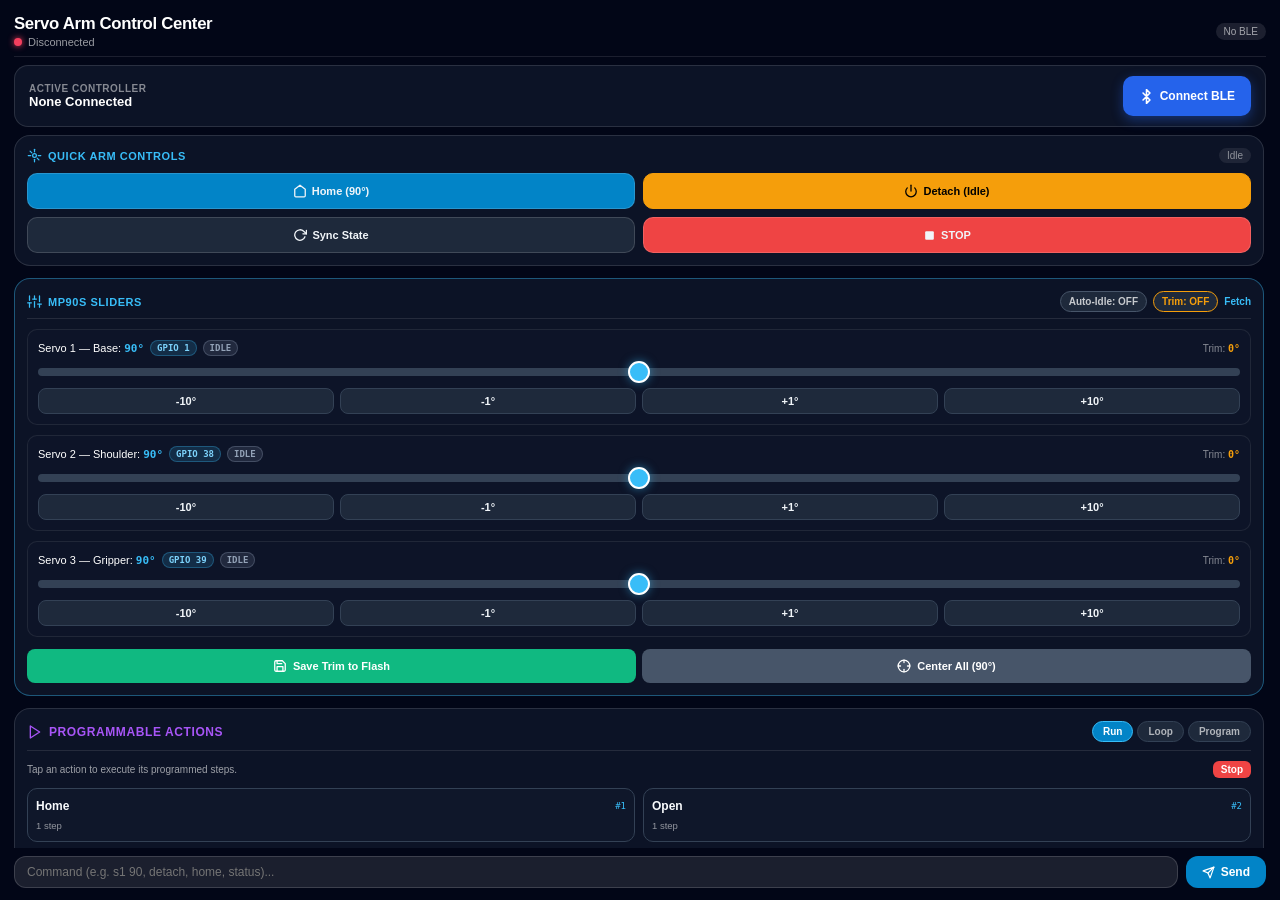
==== Arm/index.html @ d9de6d30 ".." ====
<!DOCTYPE html>
<html lang="en" class="h-full bg-slate-950 text-slate-100 select-none">
<head>
  <meta charset="UTF-8">
  <meta name="viewport" content="width=device-width, initial-scale=1.0, maximum-scale=1.0, user-scalable=no, viewport-fit=cover">
  <title>ESP32-S3 Servo Arm Control</title>
  <link rel="stylesheet" href="style.css">
</head>

<body>

  <div id="toast-notification">
    <svg id="toast-icon" width="16" height="16" viewBox="0 0 24 24" fill="none" stroke="currentColor" stroke-width="2.5" stroke-linecap="round" stroke-linejoin="round">
      <polyline points="20 6 9 17 4 12"></polyline>
    </svg>
    <span id="toast-message">Notification</span>
  </div>

  <header style="padding-bottom:8px; border-bottom:1px solid rgba(255,255,255,0.1); display:flex; align-items:center; justify-content:space-between;">
    <div>
      <h1 style="font-size:1.05rem; font-weight:700; letter-spacing:-0.02em;">Servo Arm Control Center</h1>
      <div style="display:flex; align-items:center; gap:6px; margin-top:2px;">
        <div id="status-dot" style="width:8px; height:8px; border-radius:9999px; background:#f43f5e; box-shadow:0 0 6px #f43f5e; transition:background 0.2s;"></div>
        <span id="status-text" style="font-size:11px; color:rgba(255,255,255,0.6);">Disconnected</span>
      </div>
    </div>
    <div style="display:flex; align-items:center; gap:6px;">
      <span id="backend-badge" style="padding:3px 8px; border-radius:9999px; background:rgba(255,255,255,0.1); font-size:10px; color:rgba(255,255,255,0.6);">Core BLE</span>
    </div>
  </header>

  <div class="glass-panel" style="margin:8px 0; padding:10px 14px; border-radius:14px; display:flex; align-items:center; justify-content:space-between; gap:12px;">
    <div style="min-width:0; flex:1;">
      <div style="font-size:10px; color:rgba(255,255,255,0.5); text-transform:uppercase; letter-spacing:0.05em; font-weight:600;">Active Controller</div>
      <div id="device-name" style="font-size:13px; font-weight:700; color:white; overflow:hidden; text-overflow:ellipsis; white-space:nowrap;">None Connected</div>
    </div>
    <button id="connect-btn" type="button" onclick="toggleConnection()" style="height:40px; padding:0 16px; border-radius:10px; background:#2563eb; color:white; font-size:12px; font-weight:700; border:none; cursor:pointer; display:flex; align-items:center; gap:6px; box-shadow:0 4px 12px rgba(37,99,235,0.4);">
      <svg style="width:15px; height:15px;" viewBox="0 0 24 24" fill="none" stroke="currentColor" stroke-width="2.5" stroke-linecap="round" stroke-linejoin="round">
        <path d="m6.5 6.5 11 11L12 23V1l5.5 5.5-11 11"></path>
      </svg>
      <span>Connect BLE</span>
    </button>
  </div>

  <main style="flex:1; min-height:0; overflow-y:auto; display:flex; flex-direction:column; gap:12px; padding-right:2px;" class="no-scrollbar">

    <!-- Quick Arm Controls -->
    <div class="glass-panel" style="border-radius:16px; padding:12px; display:flex; flex-direction:column; gap:10px;">
      <div style="display:flex; justify-content:space-between; align-items:center;">
        <span style="font-size:11px; font-weight:700; text-transform:uppercase; letter-spacing:0.05em; color:#38bdf8; display:flex; align-items:center; gap:6px;">
          <svg style="width:15px; height:15px;" viewBox="0 0 24 24" fill="none" stroke="currentColor" stroke-width="2" stroke-linecap="round" stroke-linejoin="round">
            <circle cx="12" cy="12" r="3"></circle>
            <path d="M12 2v4"></path><path d="M12 18v4"></path>
            <path d="m4.93 4.93 2.83 2.83"></path><path d="m16.24 16.24 2.83 2.83"></path>
            <path d="M2 12h4"></path><path d="M18 12h4"></path>
          </svg>
          Quick Arm Controls
        </span>
        <span id="action-run-badge" style="font-size:10px; padding:2px 8px; border-radius:9999px; background:rgba(255,255,255,0.08); color:rgba(255,255,255,0.5);">Idle</span>
      </div>

      <div style="display:grid; grid-template-columns:1fr 1fr; gap:8px;">
        <button type="button" class="touch-btn" onclick="homeAllServos()" style="padding:10px 6px; background:#0284c7; font-size:11px; flex-direction:row; gap:5px;">
          <svg width="14" height="14" viewBox="0 0 24 24" fill="none" stroke="currentColor" stroke-width="2.2" stroke-linecap="round" stroke-linejoin="round"><path d="m3 9 9-7 9 7v11a2 2 0 0 1-2 2H5a2 2 0 0 1-2-2z"></path></svg>
          <span>Home (90°)</span>
        </button>
        <button type="button" class="touch-btn" onclick="detachAllServos()" style="padding:10px 6px; background:#f59e0b; color:#000000; border-color:#f59e0b; font-size:11px; font-weight:700; flex-direction:row; gap:5px;">
          <svg width="14" height="14" viewBox="0 0 24 24" fill="none" stroke="currentColor" stroke-width="2.2" stroke-linecap="round" stroke-linejoin="round"><path d="M18.36 6.64a9 9 0 1 1-12.73 0"></path><line x1="12" y1="2" x2="12" y2="12"></line></svg>
          <span>Detach (Idle)</span>
        </button>
        <button type="button" class="touch-btn" onclick="requestStatusSync()" style="padding:10px 6px; background:#1e293b; font-size:11px; flex-direction:row; gap:5px;">
          <svg width="14" height="14" viewBox="0 0 24 24" fill="none" stroke="currentColor" stroke-width="2.2" stroke-linecap="round" stroke-linejoin="round"><polyline points="23 4 23 10 17 10"></polyline><path d="M20.49 15a9 9 0 1 1-2.12-9.36L23 10"></path></svg>
          <span>Sync State</span>
        </button>
        <button type="button" class="touch-btn" onclick="stopAllMotion()" style="padding:10px 6px; background:#ef4444; font-size:11px; flex-direction:row; gap:5px;">
          <svg width="13" height="13" viewBox="0 0 24 24" fill="currentColor"><rect x="4" y="4" width="16" height="16" rx="2"></rect></svg>
          <span>STOP</span>
        </button>
      </div>
    </div>

    <!-- 3 MP90S Servo Sliders -->
    <div class="glass-panel" style="border-radius:16px; padding:12px; display:flex; flex-direction:column; gap:10px; border-color:rgba(56,189,248,0.4);">
      <div style="display:flex; justify-content:space-between; align-items:center; border-bottom:1px solid rgba(255,255,255,0.1); padding-bottom:6px; gap:6px; flex-wrap:wrap;">
        <span style="font-size:11px; font-weight:700; text-transform:uppercase; letter-spacing:0.05em; color:#38bdf8; display:flex; align-items:center; gap:6px;">
          <svg style="width:15px; height:15px;" viewBox="0 0 24 24" fill="none" stroke="currentColor" stroke-width="2" stroke-linecap="round" stroke-linejoin="round">
            <line x1="4" y1="21" x2="4" y2="14"></line><line x1="4" y1="10" x2="4" y2="3"></line>
            <line x1="12" y1="21" x2="12" y2="12"></line><line x1="12" y1="8" x2="12" y2="3"></line>
            <line x1="20" y1="21" x2="20" y2="16"></line><line x1="20" y1="12" x2="20" y2="3"></line>
            <line x1="1" y1="14" x2="7" y2="14"></line><line x1="9" y1="8" x2="15" y2="8"></line>
            <line x1="17" y1="16" x2="23" y2="16"></line>
          </svg>
          MP90S Sliders
        </span>
        <div style="display:flex; align-items:center; gap:6px;">
          <button id="auto-idle-btn" type="button" onclick="toggleAutoIdle()" style="padding:4px 8px; border-radius:9999px; background:#1e293b; color:rgba(255,255,255,0.75); border:1px solid #475569; font-size:10px; font-weight:700; cursor:pointer;">
            Auto-Idle: OFF
          </button>
          <button id="offset-mode-btn" type="button" onclick="toggleOffsetMode()" style="padding:4px 8px; border-radius:9999px; background:#1e293b; color:#f59e0b; border:1px solid #f59e0b; font-size:10px; font-weight:700; cursor:pointer;">
            Trim: OFF
          </button>
          <button type="button" onclick="requestCalibrationSync()" style="background:none; border:none; color:#38bdf8; font-size:10px; font-weight:600; cursor:pointer;">Fetch</button>
        </div>
      </div>

      <!-- Servo 1 (GPIO 1) -->
      <div class="servo-card">
        <div style="display:flex; justify-content:space-between; align-items:center; font-size:11px; margin-bottom:6px;">
          <div style="display:flex; align-items:center; gap:6px;">
            <span id="s1-header" onclick="editServoName(0)" style="cursor:pointer;">Servo 1 — Base: <span id="s1-val" style="color:#38bdf8; font-family:monospace; font-weight:700;">90°</span></span>
            <span class="pin-badge">GPIO 1</span>
            <span id="s1-state-badge" class="pin-badge" style="background:rgba(148,163,184,0.15); color:#94a3b8; border-color:rgba(148,163,184,0.3);">IDLE</span>
          </div>
          <span style="font-size:10px; color:rgba(255,255,255,0.5);">Trim: <span id="o1-val" style="color:#f59e0b; font-family:monospace; font-weight:700;">0°</span></span>
        </div>
        <input type="range" id="s1-slider" min="0" max="180" value="90" oninput="onServoSlider(0, this.value)">
        <div class="servo-btn-row">
          <button type="button" class="trim-btn" id="s1-btn-a" onclick="servoStepAction(0, -10, -1)">-10°</button>
          <button type="button" class="trim-btn" id="s1-btn-b" onclick="servoStepAction(0, -1, 1)">-1°</button>
          <button type="button" class="trim-btn" id="s1-btn-c" onclick="servoStepAction(0, 1, -5)">+1°</button>
          <button type="button" class="trim-btn" id="s1-btn-d" onclick="servoStepAction(0, 10, 5)">+10°</button>
        </div>
      </div>

      <!-- Servo 2 (GPIO 38) -->
      <div class="servo-card">
        <div style="display:flex; justify-content:space-between; align-items:center; font-size:11px; margin-bottom:6px;">
          <div style="display:flex; align-items:center; gap:6px;">
            <span id="s2-header" onclick="editServoName(1)" style="cursor:pointer;">Servo 2 — Shoulder: <span id="s2-val" style="color:#38bdf8; font-family:monospace; font-weight:700;">90°</span></span>
            <span class="pin-badge">GPIO 38</span>
            <span id="s2-state-badge" class="pin-badge" style="background:rgba(148,163,184,0.15); color:#94a3b8; border-color:rgba(148,163,184,0.3);">IDLE</span>
          </div>
          <span style="font-size:10px; color:rgba(255,255,255,0.5);">Trim: <span id="o2-val" style="color:#f59e0b; font-family:monospace; font-weight:700;">0°</span></span>
        </div>
        <input type="range" id="s2-slider" min="0" max="180" value="90" oninput="onServoSlider(1, this.value)">
        <div class="servo-btn-row">
          <button type="button" class="trim-btn" id="s2-btn-a" onclick="servoStepAction(1, -10, -1)">-10°</button>
          <button type="button" class="trim-btn" id="s2-btn-b" onclick="servoStepAction(1, -1, 1)">-1°</button>
          <button type="button" class="trim-btn" id="s2-btn-c" onclick="servoStepAction(1, 1, -5)">+1°</button>
          <button type="button" class="trim-btn" id="s2-btn-d" onclick="servoStepAction(1, 10, 5)">+10°</button>
        </div>
      </div>

      <!-- Servo 3 (GPIO 39) -->
      <div class="servo-card">
        <div style="display:flex; justify-content:space-between; align-items:center; font-size:11px; margin-bottom:6px;">
          <div style="display:flex; align-items:center; gap:6px;">
            <span id="s3-header" onclick="editServoName(2)" style="cursor:pointer;">Servo 3 — Gripper: <span id="s3-val" style="color:#38bdf8; font-family:monospace; font-weight:700;">90°</span></span>
            <span class="pin-badge">GPIO 39</span>
            <span id="s3-state-badge" class="pin-badge" style="background:rgba(148,163,184,0.15); color:#94a3b8; border-color:rgba(148,163,184,0.3);">IDLE</span>
          </div>
          <span style="font-size:10px; color:rgba(255,255,255,0.5);">Trim: <span id="o3-val" style="color:#f59e0b; font-family:monospace; font-weight:700;">0°</span></span>
        </div>
        <input type="range" id="s3-slider" min="0" max="180" value="90" oninput="onServoSlider(2, this.value)">
        <div class="servo-btn-row">
          <button type="button" class="trim-btn" id="s3-btn-a" onclick="servoStepAction(2, -10, -1)">-10°</button>
          <button type="button" class="trim-btn" id="s3-btn-b" onclick="servoStepAction(2, -1, 1)">-1°</button>
          <button type="button" class="trim-btn" id="s3-btn-c" onclick="servoStepAction(2, 1, -5)">+1°</button>
          <button type="button" class="trim-btn" id="s3-btn-d" onclick="servoStepAction(2, 10, 5)">+10°</button>
        </div>
      </div>

      <div style="display:grid; grid-template-columns:1fr 1fr; gap:6px; margin-top:2px;">
        <button id="save-cal-btn" type="button" class="touch-btn" onclick="saveCalibrationOffsets()" style="padding:10px; border-radius:8px; background:#10b981; color:white; font-size:11px; font-weight:700; border:none; cursor:pointer; flex-direction:row; gap:6px;">
          <svg width="14" height="14" viewBox="0 0 24 24" fill="none" stroke="currentColor" stroke-width="2.2" stroke-linecap="round" stroke-linejoin="round">
            <path d="M19 21H5a2 2 0 0 1-2-2V5a2 2 0 0 1 2-2h11l5 5v11a2 2 0 0 1-2 2z"></path>
            <polyline points="17 21 17 13 7 13 7 21"></polyline>
            <polyline points="7 3 7 8 15 8"></polyline>
          </svg>
          <span id="save-cal-text">Save Trim to Flash</span>
        </button>
        <button type="button" class="touch-btn" onclick="homeAllServos()" style="padding:10px; border-radius:8px; background:#475569; color:white; font-size:11px; font-weight:700; border:none; cursor:pointer; flex-direction:row; gap:6px;">
          <svg width="14" height="14" viewBox="0 0 24 24" fill="none" stroke="currentColor" stroke-width="2.2" stroke-linecap="round" stroke-linejoin="round">
            <circle cx="12" cy="12" r="10"></circle>
            <line x1="22" y1="12" x2="18" y2="12"></line>
            <line x1="6" y1="12" x2="2" y2="12"></line>
            <line x1="12" y1="6" x2="12" y2="2"></line>
            <line x1="12" y1="22" x2="12" y2="18"></line>
          </svg>
          <span>Center All (90°)</span>
        </button>
      </div>
    </div>

    <!-- Programmable Actions Studio -->
    <div class="glass-panel" style="border-radius:16px; padding:12px; display:flex; flex-direction:column; gap:10px;">
      <div style="display:flex; justify-content:space-between; align-items:center; font-size:12px; border-bottom:1px solid rgba(255,255,255,0.1); padding-bottom:8px; gap:8px; flex-wrap:wrap;">
        <span style="font-weight:700; text-transform:uppercase; letter-spacing:0.05em; color:#a855f7; display:flex; align-items:center; gap:6px;">
          <svg style="width:16px; height:16px;" viewBox="0 0 24 24" fill="none" stroke="currentColor" stroke-width="2" stroke-linecap="round" stroke-linejoin="round">
            <polygon points="5 3 19 12 5 21 5 3"></polygon>
          </svg>
          <span>Programmable Actions</span>
        </span>

        <div style="display:flex; align-items:center; gap:4px;">
          <button id="mode-btn-run" type="button" class="mode-pill active" onclick="setActionTapMode('run')">Run</button>
          <button id="mode-btn-loop" type="button" class="mode-pill" onclick="setActionTapMode('loop')">Loop</button>
          <button id="mode-btn-edit" type="button" class="mode-pill" onclick="setActionTapMode('edit')">Program</button>
        </div>
      </div>

      <div style="display:flex; justify-content:space-between; align-items:center; font-size:10px; color:rgba(255,255,255,0.6);">
        <span id="action-mode-hint">Tap an action to execute its programmed steps.</span>
        <button type="button" onclick="stopAllMotion()" style="background:#ef4444; color:white; border:none; border-radius:6px; padding:3px 8px; font-size:10px; font-weight:700; cursor:pointer;">Stop</button>
      </div>

      <div style="display:grid; grid-template-columns:repeat(2, 1fr); gap:8px;" id="actions-grid"></div>

      <!-- Visual Sequence Editor -->
      <div class="key-editor-panel" id="action-editor-box" style="display:none;">
        <div style="display:flex; justify-content:space-between; align-items:center;">
          <span id="action-editor-title" style="font-size:12px; font-weight:700; color:#f59e0b;">Edit Action Slot 1</span>
          <button type="button" onclick="closeActionEditor()" style="background:none; border:none; color:rgba(255,255,255,0.5); font-size:11px; cursor:pointer;">Close</button>
        </div>

        <div>
          <label style="font-size:10px; color:rgba(255,255,255,0.6); display:block; margin-bottom:4px;">Action Name:</label>
          <input type="text" id="action-name-input" maxlength="24" placeholder="e.g. Pick Cube" style="width:100%; background:#1e293b; color:white; border:1px solid #334155; border-radius:8px; padding:7px 10px; font-size:12px; outline:none;">
        </div>

        <div style="display:flex; justify-content:space-between; align-items:center; margin-top:2px;">
          <span style="font-size:10px; font-weight:700; color:rgba(255,255,255,0.7); text-transform:uppercase;">Sequence Steps</span>
          <div style="display:flex; gap:6px;">
            <button type="button" onclick="captureCurrentPoseStep()" style="padding:5px 9px; border-radius:7px; background:#0284c7; color:white; font-size:10px; font-weight:700; border:none; cursor:pointer;">+ Capture Sliders</button>
            <button type="button" onclick="addBlankStep()" style="padding:5px 9px; border-radius:7px; background:#334155; color:white; font-size:10px; font-weight:700; border:none; cursor:pointer;">+ Step</button>
          </div>
        </div>

        <div id="action-steps-list" style="display:flex; flex-direction:column; gap:6px; max-height:240px; overflow-y:auto;"></div>

        <div style="display:grid; grid-template-columns:1fr 1fr; gap:6px; margin-top:4px;">
          <button type="button" class="touch-btn" onclick="testEditorSequence()" style="padding:9px; border-radius:8px; background:#0284c7; color:white; font-size:11px; font-weight:700; border:none; cursor:pointer; flex-direction:row; gap:6px;">
            <svg width="13" height="13" viewBox="0 0 24 24" fill="none" stroke="currentColor" stroke-width="2" stroke-linecap="round" stroke-linejoin="round"><polygon points="5 3 19 12 5 21 5 3"></polygon></svg>
            <span>Test Sequence</span>
          </button>
          <button type="button" class="touch-btn" onclick="saveEditorAction()" style="padding:9px; border-radius:8px; background:#10b981; color:white; font-size:11px; font-weight:700; border:none; cursor:pointer; flex-direction:row; gap:6px;">
            <svg width="13" height="13" viewBox="0 0 24 24" fill="none" stroke="currentColor" stroke-width="2.5" stroke-linecap="round" stroke-linejoin="round"><polyline points="20 6 9 17 4 12"></polyline></svg>
            <span>Save to ESP32</span>
          </button>
        </div>
      </div>

      <div style="display:flex; justify-content:space-between; align-items:center; margin-top:2px;">
        <button type="button" onclick="syncActionsFromEsp()" style="background:none; border:none; color:#38bdf8; font-size:10px; font-weight:600; cursor:pointer;">Sync from ESP32</button>
        <button type="button" onclick="resetActionsDefaults()" style="background:none; border:none; color:rgba(255,255,255,0.5); font-size:10px; cursor:pointer;">Reset Factory Actions</button>
      </div>
    </div>

    <!-- Diagnostic Terminal Log -->
    <div class="glass-panel" style="border-radius:16px; padding:12px; height:170px; display:flex; flex-direction:column;">
      <div style="display:flex; justify-content:space-between; align-items:center; border-bottom:1px solid rgba(255,255,255,0.1); padding-bottom:6px; font-size:11px; color:rgba(255,255,255,0.6);">
        <div style="display:flex; align-items:center; gap:8px;">
          <span style="font-weight:700;">BLE Log</span>
          <span id="ble-counters" style="font-family:monospace; font-size:10px; color:#38bdf8; font-weight:bold;">RX: 0 | TX: 0</span>
        </div>
        <div style="display:flex; align-items:center; gap:8px;">
          <button type="button" onclick="exportTerminalLogs()" style="background:none; border:none; color:#38bdf8; font-size:11px; cursor:pointer; font-weight:600; display:flex; align-items:center; gap:3px;">
            <svg width="12" height="12" viewBox="0 0 24 24" fill="none" stroke="currentColor" stroke-width="2"><path d="M21 15v4a2 2 0 0 1-2 2H5a2 2 0 0 1-2-2v-4"></path><polyline points="7 10 12 15 17 10"></polyline><line x1="12" y1="15" x2="12" y2="3"></line></svg>
            <span>Export</span>
          </button>
          <button type="button" onclick="clearLogs()" style="background:none; border:none; color:rgba(255,255,255,0.5); font-size:11px; cursor:pointer; display:flex; align-items:center; gap:3px;">
            <svg width="12" height="12" viewBox="0 0 24 24" fill="none" stroke="currentColor" stroke-width="2"><polyline points="3 6 5 6 21 6"></polyline><path d="M19 6v14a2 2 0 0 1-2 2H7a2 2 0 0 1-2-2V6m3 0V4a2 2 0 0 1 2-2h4a2 2 0 0 1 2 2v2"></path></svg>
            <span>Clear</span>
          </button>
        </div>
      </div>

      <div id="terminal" style="flex:1; overflow-y:auto; padding-top:6px; font-family:monospace; font-size:10px; color:rgba(255,255,255,0.8); display:flex; flex-direction:column; gap:4px;">
        <div style="color:rgba(255,255,255,0.4); font-style:italic;">BLE Arm Console initialized. Ready to connect...</div>
      </div>
    </div>

  </main>

  <footer style="margin-top:8px;">
    <form onsubmit="handleSendCustom(event)" style="display:flex; gap:8px;">
      <input type="text" id="cmd-input" placeholder="Command (e.g. s1 90, detach, home, status)..." style="flex:1; background:rgba(255,255,255,0.1); border:1px solid rgba(255,255,255,0.15); border-radius:12px; padding:8px 12px; font-size:12px; color:white; outline:none;">
      <button type="submit" class="touch-btn" style="padding:0 16px; border-radius:12px; background:#0284c7; color:white; font-size:12px; font-weight:600; border:none; cursor:pointer; flex-direction:row; gap:6px;">
        <svg width="13" height="13" viewBox="0 0 24 24" fill="none" stroke="currentColor" stroke-width="2.2" stroke-linecap="round" stroke-linejoin="round"><line x1="22" y1="2" x2="11" y2="13"></line><polygon points="22 2 15 22 11 13 2 9 22 2"></polygon></svg>
        <span>Send</span>
      </button>
    </form>
  </footer>

  <script src="ble.js"></script>
  <script src="servos.js"></script>
  <script src="actions.js"></script>
  <script src="app.js"></script>
</body>
</html>
---- Arm/style.css ----
*, ::before, ::after {
  box-sizing: border-box;
  border-width: 0;
  border-style: solid;
  border-color: #334155;
  margin: 0;
  padding: 0;
  -webkit-tap-highlight-color: transparent;
}

html, body {
  height: 100%;
  width: 100%;
}

body {
  background-color: #020617;
  color: #ffffff;
  font-family: -apple-system, BlinkMacSystemFont, "SF Pro Display", "Segoe UI", Roboto, sans-serif;
  overflow: hidden;
  display: flex;
  flex-direction: column;
  justify-content: space-between;
  padding-top: max(14px, env(safe-area-inset-top));
  padding-bottom: max(12px, env(safe-area-inset-bottom));
  padding-left: max(14px, env(safe-area-inset-left));
  padding-right: max(14px, env(safe-area-inset-right));
}

.no-scrollbar::-webkit-scrollbar { display: none; }
.no-scrollbar { -ms-overflow-style: none; scrollbar-width: none; }

.glass-panel {
  background: rgba(15, 23, 42, 0.85);
  backdrop-filter: blur(20px);
  -webkit-backdrop-filter: blur(20px);
  border: 1px solid rgba(255, 255, 255, 0.12);
}

.servo-card {
  background: rgba(15, 23, 42, 0.6);
  padding: 10px;
  border-radius: 10px;
  border: 1px solid rgba(255, 255, 255, 0.08);
}

.pin-badge {
  font-size: 9px;
  font-family: monospace;
  font-weight: 700;
  padding: 2px 6px;
  border-radius: 9999px;
  background: rgba(56, 189, 248, 0.15);
  color: #7dd3fc;
  border: 1px solid rgba(56, 189, 248, 0.3);
}

.servo-btn-row {
  display: grid;
  grid-template-columns: repeat(4, 1fr);
  gap: 6px;
  margin-top: 8px;
}

input[type=range] {
  -webkit-appearance: none;
  width: 100%;
  height: 8px;
  border-radius: 4px;
  background: #334155;
  outline: none;
}

input[type=range]::-webkit-slider-thumb {
  -webkit-appearance: none;
  width: 22px;
  height: 22px;
  border-radius: 50%;
  background: #38bdf8;
  cursor: pointer;
  box-shadow: 0 0 10px rgba(56, 189, 248, 0.5);
  border: 2px solid #ffffff;
}

input[type=range].offset-slider::-webkit-slider-thumb {
  background: #f59e0b;
  box-shadow: 0 0 10px rgba(245, 158, 11, 0.6);
}

.touch-btn {
  background: #1e293b;
  border: 1px solid rgba(255, 255, 255, 0.15);
  border-radius: 10px;
  color: #f1f5f9;
  font-weight: 600;
  display: flex;
  flex-direction: column;
  align-items: center;
  justify-content: center;
  cursor: pointer;
  user-select: none;
  transition: all 0.08s ease;
  touch-action: manipulation;
}

.touch-btn:active, .touch-btn.pressed {
  transform: scale(0.94);
  background: #0284c7 !important;
  border-color: #38bdf8 !important;
  color: #ffffff !important;
  box-shadow: 0 0 12px rgba(56, 189, 248, 0.6);
}

.mode-pill {
  padding: 4px 10px;
  font-size: 10px;
  font-weight: 700;
  border-radius: 9999px;
  background: #1e293b;
  color: rgba(255, 255, 255, 0.65);
  border: 1px solid #334155;
  cursor: pointer;
}

.mode-pill.active {
  background: #0284c7;
  color: #ffffff;
  border-color: #38bdf8;
}

.mode-pill.active-edit {
  background: #f59e0b;
  color: #000000;
  border-color: #f59e0b;
}

.btn-card {
  background: #0f172a;
  border: 1px solid #334155;
  border-radius: 10px;
  padding: 10px 8px;
  text-align: left;
  transition: all 0.08s ease;
  display: flex;
  flex-direction: column;
  justify-content: space-between;
  gap: 4px;
  min-height: 54px;
  cursor: pointer;
  touch-action: manipulation;
}

.btn-card:hover { border-color: #38bdf8; }

.btn-card:active, .btn-card.pressed {
  background: #0284c7 !important;
  border-color: #38bdf8 !important;
  color: #ffffff !important;
  transform: scale(0.97);
}

.btn-card.running-btn {
  background: rgba(16, 185, 129, 0.2) !important;
  border-color: #10b981 !important;
  box-shadow: 0 0 10px rgba(16, 185, 129, 0.4);
}

.btn-card.selected-btn {
  border-color: #f59e0b !important;
  background: rgba(245, 158, 11, 0.18) !important;
  box-shadow: 0 0 10px rgba(245, 158, 11, 0.35);
}

.key-editor-panel {
  background: rgba(2, 6, 23, 0.9);
  border: 1px solid rgba(245, 158, 11, 0.45);
  border-radius: 12px;
  padding: 10px 12px;
  display: flex;
  flex-direction: column;
  gap: 8px;
}

.step-row {
  background: rgba(30, 41, 59, 0.7);
  border: 1px solid rgba(255, 255, 255, 0.1);
  border-radius: 8px;
  padding: 7px;
  display: flex;
  flex-direction: column;
  gap: 6px;
}

.step-inputs {
  display: grid;
  grid-template-columns: repeat(5, 1fr);
  gap: 4px;
}

.step-field label {
  display: block;
  font-size: 8.5px;
  color: rgba(255, 255, 255, 0.55);
  margin-bottom: 2px;
}

.step-field input {
  width: 100%;
  background: #0f172a;
  color: #f8fafc;
  border: 1px solid #334155;
  border-radius: 5px;
  padding: 4px;
  font-size: 11px;
  font-family: monospace;
  text-align: center;
  outline: none;
}

.trim-btn {
  padding: 6px 8px;
  background: #1e293b;
  border: 1px solid #334155;
  border-radius: 8px;
  color: #f1f5f9;
  font-size: 11px;
  font-weight: 700;
  cursor: pointer;
  display: flex;
  align-items: center;
  justify-content: center;
  user-select: none;
  touch-action: manipulation;
}

.trim-btn:active { background: #0284c7; }

#toast-notification {
  position: fixed;
  top: 14px;
  left: 50%;
  transform: translateX(-50%) translateY(-60px);
  background: rgba(15, 23, 42, 0.95);
  border: 1px solid #38bdf8;
  border-radius: 10px;
  padding: 8px 16px;
  font-size: 11px;
  font-weight: 700;
  color: #ffffff;
  display: flex;
  align-items: center;
  gap: 8px;
  box-shadow: 0 10px 25px rgba(0, 0, 0, 0.5);
  opacity: 0;
  pointer-events: none;
  transition: all 0.25s cubic-bezier(0.16, 1, 0.3, 1);
  z-index: 9999;
}

#toast-notification.show {
  transform: translateX(-50%) translateY(0);
  opacity: 1;
}
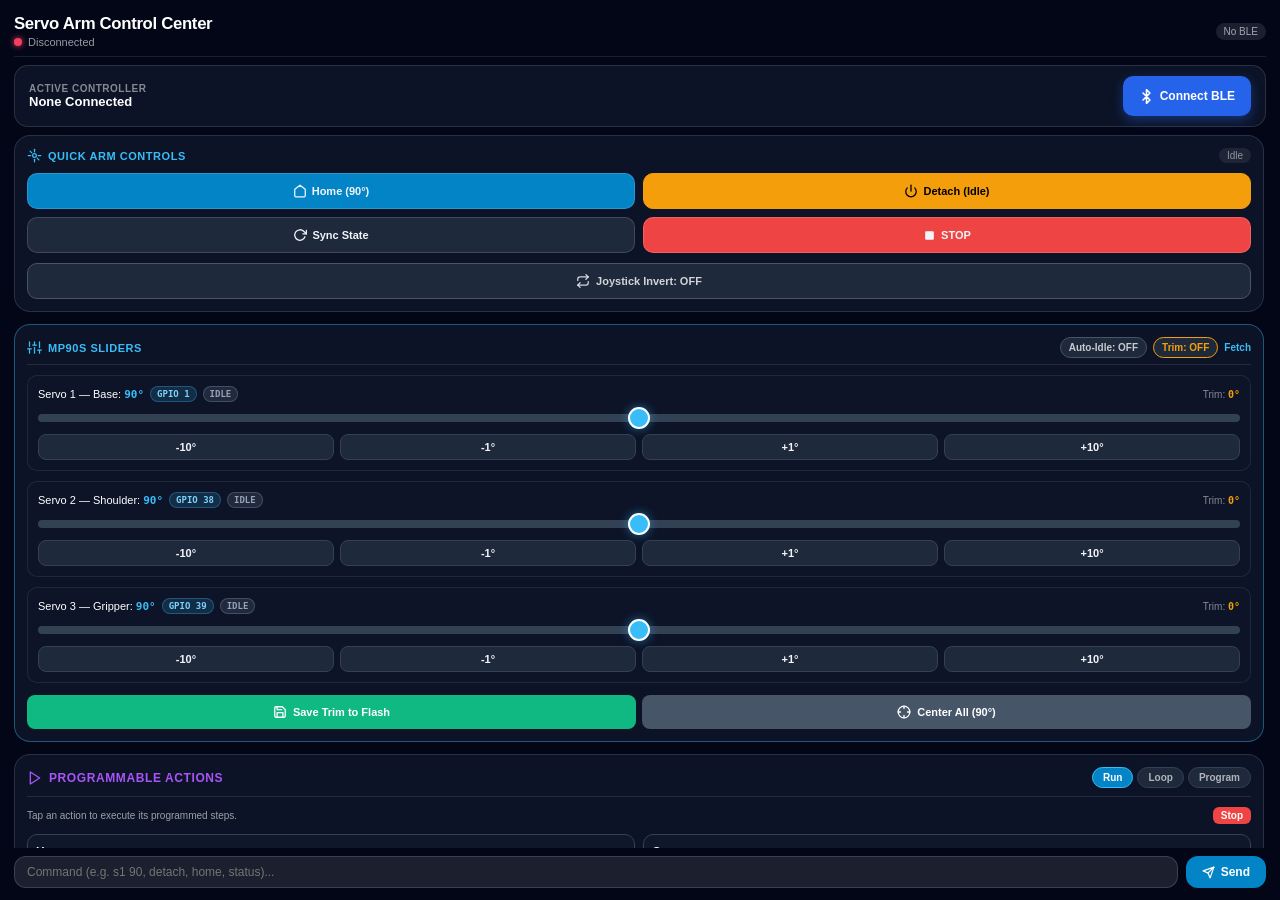
==== commit 4efd8593: "...test invert" ====
--- a/Arm/index.html
+++ b/Arm/index.html
@@ -1,5 +1,3 @@
-
-
 <!DOCTYPE html>
 <html lang="en" class="h-full bg-slate-950 text-slate-100 select-none">
 <head>
@@ -44,7 +42,7 @@
     </button>
   </div>
 
-  <main style="flex:1; min-height:0; overflow-y:auto; display:flex; flex-direction:column; gap:12px; padding-right:2px;" class="no-scrollbar">
+  <main style="flex:1; min-height:0; overflow-y:auto; display:flex; flex-direction:column; gap:12px; padding-right:2px; touch-action:pan-y;" class="no-scrollbar">
 
     <!-- Quick Arm Controls -->
     <div class="glass-panel" style="border-radius:16px; padding:12px; display:flex; flex-direction:column; gap:10px;">
@@ -79,6 +77,11 @@
           <span>STOP</span>
         </button>
       </div>
+
+      <button id="joy-invert-btn" type="button" class="touch-btn" onclick="toggleJoystickInvert()" style="padding:10px 8px; background:#1e293b; border-color:#475569; color:rgba(255,255,255,0.8); font-size:11px; flex-direction:row; gap:6px;">
+        <svg width="14" height="14" viewBox="0 0 24 24" fill="none" stroke="currentColor" stroke-width="2.2" stroke-linecap="round" stroke-linejoin="round"><polyline points="17 1 21 5 17 9"></polyline><path d="M3 11V9a4 4 0 0 1 4-4h14"></path><polyline points="7 23 3 19 7 15"></polyline><path d="M21 13v2a4 4 0 0 1-4 4H3"></path></svg>
+        <span id="joy-invert-text">Joystick Invert: OFF</span>
+      </button>
     </div>
 
     <!-- 3 MP90S Servo Sliders -->
@@ -115,7 +118,7 @@
           </div>
           <span style="font-size:10px; color:rgba(255,255,255,0.5);">Trim: <span id="o1-val" style="color:#f59e0b; font-family:monospace; font-weight:700;">0°</span></span>
         </div>
-        <input type="range" id="s1-slider" min="0" max="180" value="90" oninput="onServoSlider(0, this.value)">
+        <input type="range" id="s1-slider" min="0" max="180" value="90" onpointerdown="onSliderStart(0)" ontouchstart="onSliderStart(0)" oninput="onServoSlider(0, this.value)" onchange="onSliderCommit(0, this.value)">
         <div class="servo-btn-row">
           <button type="button" class="trim-btn" id="s1-btn-a" onclick="servoStepAction(0, -10, -1)">-10°</button>
           <button type="button" class="trim-btn" id="s1-btn-b" onclick="servoStepAction(0, -1, 1)">-1°</button>
@@ -134,7 +137,7 @@
           </div>
           <span style="font-size:10px; color:rgba(255,255,255,0.5);">Trim: <span id="o2-val" style="color:#f59e0b; font-family:monospace; font-weight:700;">0°</span></span>
         </div>
-        <input type="range" id="s2-slider" min="0" max="180" value="90" oninput="onServoSlider(1, this.value)">
+        <input type="range" id="s2-slider" min="0" max="180" value="90" onpointerdown="onSliderStart(1)" ontouchstart="onSliderStart(1)" oninput="onServoSlider(1, this.value)" onchange="onSliderCommit(1, this.value)">
         <div class="servo-btn-row">
           <button type="button" class="trim-btn" id="s2-btn-a" onclick="servoStepAction(1, -10, -1)">-10°</button>
           <button type="button" class="trim-btn" id="s2-btn-b" onclick="servoStepAction(1, -1, 1)">-1°</button>
@@ -153,7 +156,7 @@
           </div>
           <span style="font-size:10px; color:rgba(255,255,255,0.5);">Trim: <span id="o3-val" style="color:#f59e0b; font-family:monospace; font-weight:700;">0°</span></span>
         </div>
-        <input type="range" id="s3-slider" min="0" max="180" value="90" oninput="onServoSlider(2, this.value)">
+        <input type="range" id="s3-slider" min="0" max="180" value="90" onpointerdown="onSliderStart(2)" ontouchstart="onSliderStart(2)" oninput="onServoSlider(2, this.value)" onchange="onSliderCommit(2, this.value)">
         <div class="servo-btn-row">
           <button type="button" class="trim-btn" id="s3-btn-a" onclick="servoStepAction(2, -10, -1)">-10°</button>
           <button type="button" class="trim-btn" id="s3-btn-b" onclick="servoStepAction(2, -1, 1)">-1°</button>
@@ -289,5 +292,4 @@
   <script src="actions.js"></script>
   <script src="app.js"></script>
 </body>
-</html>
-
+</html>
